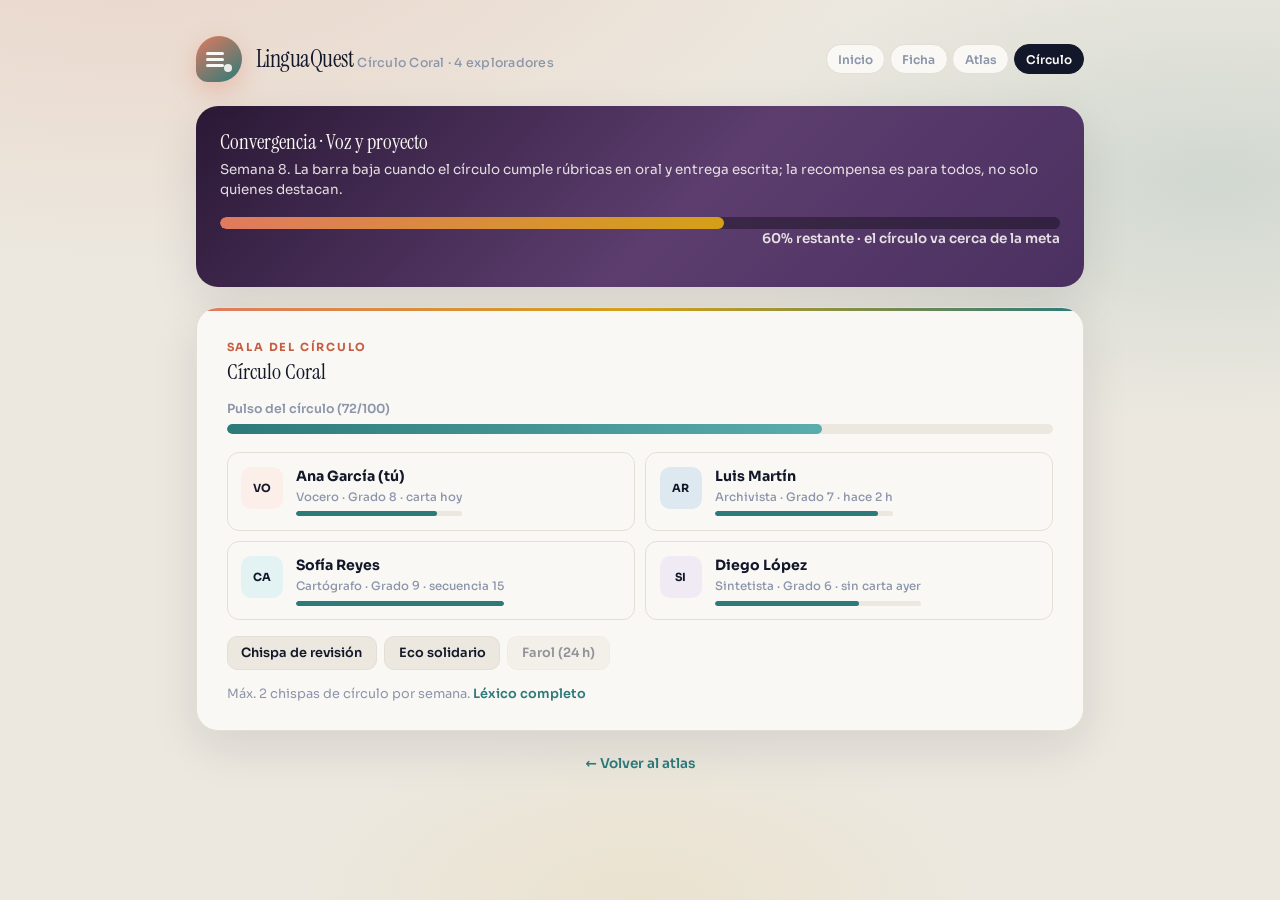
==== linguaquest/equipo.html @ 6ecec14f "Proyecto LinguaQuest y registro de plataforma. Incluye sitio web estático con páginas de inicio, map" ====
<!DOCTYPE html>
<html lang="es">
  <head>
    <meta charset="UTF-8" />
    <meta name="viewport" content="width=device-width, initial-scale=1.0" />
    <title>Sala del círculo — LinguaQuest</title>
    <link rel="stylesheet" href="css/shared.css" />
    <link rel="preconnect" href="https://fonts.googleapis.com" />
    <link rel="preconnect" href="https://fonts.gstatic.com" crossorigin />
    <link
      href="https://fonts.googleapis.com/css2?family=Instrument+Serif:ital@0;1&family=Sora:wght@400;500;600;700&display=swap"
      rel="stylesheet"
    />
  </head>
  <body>
    <div class="page page--wide">
      <header class="site-header">
        <div class="site-identity">
          <div class="site-mark" aria-hidden="true"></div>
          <div>
            <span class="site-name">LinguaQuest</span>
            <span class="site-tagline">Círculo Coral · 4 exploradores</span>
          </div>
        </div>
        <nav class="nav-pills" aria-label="Prototipo">
          <a href="index.html">Inicio</a>
          <a href="registro.html">Ficha</a>
          <a href="mapa.html">Atlas</a>
          <a href="equipo.html" aria-current="page">Círculo</a>
        </nav>
      </header>

      <div class="circle-layout">
        <section class="converge-panel" aria-labelledby="converge-title">
          <h2 id="converge-title">Convergencia · Voz y proyecto</h2>
          <p>
            Semana 8. La barra baja cuando el círculo cumple rúbricas en oral y entrega escrita; la
            recompensa es para todos, no solo quienes destacan.
          </p>
          <div
            class="converge-bar"
            role="progressbar"
            aria-valuenow="60"
            aria-valuemin="0"
            aria-valuemax="100"
            aria-label="Progreso hacia la convergencia"
          >
            <div class="converge-bar-fill"></div>
          </div>
          <p class="converge-label">60% restante · el círculo va cerca de la meta</p>
        </section>

        <div class="card card--accent-top">
          <div class="card-header" style="margin-bottom: 0.75rem">
            <p class="eyebrow">Sala del círculo</p>
            <h1 style="font-size: 1.35rem">Círculo Coral</h1>
          </div>

          <div class="pulse-wrap">
            <label for="pulse-bar">Pulso del círculo (72/100)</label>
            <div class="pulse-bar" id="pulse-bar">
              <div class="pulse-bar-fill" aria-hidden="true"></div>
            </div>
          </div>

          <div class="member-grid">
            <article class="member-card">
              <div class="member-sigil member-sigil--vocero" aria-hidden="true">VO</div>
              <div class="member-info">
                <strong>Ana García (tú)</strong>
                <span>Vocero · Grado 8 · carta hoy</span>
                <div class="brujula-mini"><div class="brujula-mini-fill" style="width: 85%"></div></div>
              </div>
            </article>
            <article class="member-card">
              <div class="member-sigil member-sigil--archivista" aria-hidden="true">AR</div>
              <div class="member-info">
                <strong>Luis Martín</strong>
                <span>Archivista · Grado 7 · hace 2 h</span>
                <div class="brujula-mini"><div class="brujula-mini-fill" style="width: 92%"></div></div>
              </div>
            </article>
            <article class="member-card">
              <div class="member-sigil member-sigil--cartografo" aria-hidden="true">CA</div>
              <div class="member-info">
                <strong>Sofía Reyes</strong>
                <span>Cartógrafo · Grado 9 · secuencia 15</span>
                <div class="brujula-mini"><div class="brujula-mini-fill" style="width: 100%"></div></div>
              </div>
            </article>
            <article class="member-card">
              <div class="member-sigil member-sigil--sintetista" aria-hidden="true">SI</div>
              <div class="member-info">
                <strong>Diego López</strong>
                <span>Sintetista · Grado 6 · sin carta ayer</span>
                <div class="brujula-mini"><div class="brujula-mini-fill" style="width: 70%"></div></div>
              </div>
            </article>
          </div>

          <div class="spark-row">
            <button type="button" class="spark-btn">Chispa de revisión</button>
            <button type="button" class="spark-btn">Eco solidario</button>
            <button type="button" class="spark-btn" disabled>Farol (24 h)</button>
          </div>
          <p class="footer-note" style="text-align: left; margin-top: 1rem; font-size: 0.8rem">
            Máx. 2 chispas de círculo por semana.
            <a href="docs/MECANICAS.md">Léxico completo</a>
          </p>
        </div>
      </div>

      <p class="footer-note" style="margin-top: 1.5rem">
        <a href="mapa.html">← Volver al atlas</a>
      </p>
    </div>
  </body>
</html>
---- linguaquest/css/shared.css ----
:root {
  --ink: #12182a;
  --ink-soft: #2a3348;
  --mist: #8b95ab;
  --paper: #faf8f4;
  --paper-edge: #e4dfd4;
  --bg: #ece8df;
  --bg-glow: #d4cfc4;
  --coral: #e07a5f;
  --coral-deep: #c45f45;
  --coral-soft: #fceee9;
  --teal: #2d7a7a;
  --teal-soft: #e3f2f2;
  --amber: #d4a017;
  --amber-soft: #faf3dc;
  --converge: #5c3d6e;
  --converge-soft: #f0eaf4;
  --radius: 14px;
  --radius-lg: 22px;
  --shadow: 0 16px 48px rgba(18, 24, 42, 0.1);
  --font: "Sora", system-ui, sans-serif;
  --font-display: "Instrument Serif", Georgia, serif;
}

*,
*::before,
*::after {
  box-sizing: border-box;
}

html {
  font-size: 16px;
  -webkit-font-smoothing: antialiased;
}

body {
  margin: 0;
  min-height: 100vh;
  font-family: var(--font);
  color: var(--ink);
  background: var(--bg);
  background-image:
    radial-gradient(ellipse 120% 80% at 10% -10%, rgba(224, 122, 95, 0.18), transparent 50%),
    radial-gradient(ellipse 90% 60% at 95% 20%, rgba(45, 122, 122, 0.14), transparent 45%),
    radial-gradient(ellipse 70% 50% at 50% 100%, rgba(212, 160, 23, 0.08), transparent 40%);
}

a {
  color: var(--teal);
  font-weight: 600;
  text-decoration: none;
}

a:hover {
  color: var(--coral-deep);
  text-decoration: underline;
}

.page {
  max-width: 520px;
  margin: 0 auto;
  padding: 1.75rem 1rem 3rem;
}

.page--wide {
  max-width: 920px;
}

.page--splash {
  max-width: 640px;
}

.site-header {
  margin-bottom: 1.5rem;
  display: flex;
  align-items: center;
  justify-content: space-between;
  gap: 1rem;
  flex-wrap: wrap;
}

.site-identity {
  display: flex;
  align-items: center;
  gap: 0.85rem;
}

.site-mark {
  flex-shrink: 0;
  width: 46px;
  height: 46px;
  border-radius: 50% 50% 50% 12px;
  background: linear-gradient(145deg, var(--coral), var(--teal));
  box-shadow: 0 8px 24px rgba(224, 122, 95, 0.35);
  position: relative;
}

.site-mark::before,
.site-mark::after {
  content: "";
  position: absolute;
  background: var(--paper);
  border-radius: 2px;
}

.site-mark::before {
  width: 18px;
  height: 3px;
  left: 10px;
  top: 16px;
  box-shadow: 0 6px 0 var(--paper), 0 12px 0 var(--paper);
}

.site-mark::after {
  width: 8px;
  height: 8px;
  right: 10px;
  bottom: 10px;
  border-radius: 50%;
  opacity: 0.9;
}

.site-name {
  font-family: var(--font-display);
  font-size: 1.5rem;
  font-weight: 400;
  color: var(--ink);
  letter-spacing: -0.02em;
  line-height: 1.1;
}

.site-tagline {
  font-size: 0.78rem;
  font-weight: 500;
  color: var(--mist);
  letter-spacing: 0.02em;
}

.nav-pills {
  display: flex;
  gap: 0.3rem;
  flex-wrap: wrap;
}

.nav-pills a {
  font-size: 0.75rem;
  font-weight: 600;
  padding: 0.4rem 0.7rem;
  border-radius: 999px;
  background: var(--paper);
  border: 1px solid var(--paper-edge);
  text-decoration: none;
  color: var(--mist);
}

.nav-pills a:hover,
.nav-pills a[aria-current="page"] {
  background: var(--ink);
  color: var(--paper);
  border-color: var(--ink);
  text-decoration: none;
}

.card {
  background: var(--paper);
  border: 1px solid var(--paper-edge);
  border-radius: var(--radius-lg);
  box-shadow: var(--shadow);
  padding: 1.75rem 1.5rem 1.5rem;
}

.card--accent-top {
  position: relative;
  overflow: hidden;
}

.card--accent-top::before {
  content: "";
  position: absolute;
  top: 0;
  left: 0;
  right: 0;
  height: 3px;
  background: linear-gradient(90deg, var(--coral), var(--amber), var(--teal));
}

.card-header {
  margin-bottom: 1.5rem;
}

.eyebrow {
  margin: 0 0 0.4rem;
  font-size: 0.7rem;
  font-weight: 700;
  letter-spacing: 0.16em;
  text-transform: uppercase;
  color: var(--coral-deep);
}

.card-header h1 {
  margin: 0 0 0.5rem;
  font-family: var(--font-display);
  font-size: 1.65rem;
  font-weight: 400;
  color: var(--ink);
  line-height: 1.15;
}

.subtitle {
  margin: 0;
  font-size: 0.92rem;
  color: var(--mist);
  line-height: 1.6;
}

.hero-lead {
  font-family: var(--font-display);
  font-size: 1.15rem;
  color: var(--ink-soft);
  line-height: 1.45;
  margin: 0 0 1.5rem;
}

.form {
  display: flex;
  flex-direction: column;
  gap: 1rem;
}

.field label,
.field > span:first-child {
  font-size: 0.8rem;
  font-weight: 600;
  color: var(--ink-soft);
}

.field {
  display: flex;
  flex-direction: column;
  gap: 0.35rem;
}

.field-narrow {
  max-width: 8.5rem;
}

.field input,
.field select {
  width: 100%;
  padding: 0.72rem 0.95rem;
  font-family: inherit;
  font-size: 0.94rem;
  color: var(--ink);
  background: var(--paper);
  border: 1.5px solid var(--paper-edge);
  border-radius: 10px;
  transition: border-color 0.15s, box-shadow 0.15s;
}

.field input:focus,
.field select:focus {
  outline: none;
  border-color: var(--teal);
  box-shadow: 0 0 0 3px rgba(45, 122, 122, 0.18);
}

fieldset.form {
  border: none;
  margin: 0;
  padding: 0;
}

fieldset.form legend {
  margin-bottom: 0.75rem;
}

.vocation-grid {
  display: grid;
  grid-template-columns: 1fr 1fr;
  gap: 0.6rem;
}

.vocation-option {
  position: relative;
}

.vocation-option input {
  position: absolute;
  opacity: 0;
  pointer-events: none;
}

.vocation-option label {
  display: block;
  padding: 0.8rem 0.9rem;
  border: 1.5px solid var(--paper-edge);
  border-radius: 12px;
  cursor: pointer;
  background: var(--paper);
  transition: border-color 0.15s, transform 0.15s;
}

.vocation-option input:checked + label {
  border-color: var(--ink);
  background: var(--coral-soft);
  transform: translateY(-1px);
}

.vocation-option strong {
  display: block;
  font-size: 0.86rem;
  margin-bottom: 0.15rem;
}

.vocation-option span {
  font-size: 0.72rem;
  color: var(--mist);
  font-weight: 500;
  line-height: 1.35;
}

.actions {
  margin-top: 0.25rem;
}

.btn {
  width: 100%;
  padding: 0.92rem 1rem;
  font-family: inherit;
  font-size: 0.95rem;
  font-weight: 600;
  border: none;
  border-radius: 12px;
  cursor: pointer;
  text-align: center;
  text-decoration: none;
  display: inline-block;
  transition: transform 0.1s, filter 0.15s;
}

.btn:active {
  transform: translateY(1px);
}

.btn--coral {
  color: #fff;
  background: linear-gradient(165deg, var(--coral), var(--coral-deep));
  box-shadow: 0 8px 28px rgba(224, 122, 95, 0.4);
}

.btn--coral:hover {
  filter: brightness(1.05);
  color: #fff;
  text-decoration: none;
}

.btn--ink {
  color: var(--paper);
  background: var(--ink);
  box-shadow: 0 8px 24px rgba(18, 24, 42, 0.25);
}

.btn--ink:hover {
  color: var(--paper);
  text-decoration: none;
}

.btn--teal {
  color: #fff;
  background: linear-gradient(165deg, #3a9494, var(--teal));
  box-shadow: 0 8px 24px rgba(45, 122, 122, 0.35);
}

.btn--teal:hover {
  color: #fff;
  text-decoration: none;
}

.btn--converge {
  color: #fff;
  background: linear-gradient(165deg, #7a5a8f, var(--converge));
  box-shadow: 0 8px 28px rgba(92, 61, 110, 0.35);
}

.btn--converge:hover {
  color: #fff;
  text-decoration: none;
}

.nav-stack {
  display: flex;
  flex-direction: column;
  gap: 0.65rem;
}

.footer-note {
  margin: 1.25rem 0 0;
  text-align: center;
  font-size: 0.85rem;
  color: var(--mist);
}

/* HUD */
.hud {
  display: flex;
  gap: 0.45rem;
  flex-wrap: wrap;
  margin-bottom: 1.25rem;
}

.chip {
  display: inline-flex;
  align-items: center;
  gap: 0.3rem;
  padding: 0.38rem 0.7rem;
  font-size: 0.76rem;
  font-weight: 600;
  background: var(--paper);
  border: 1px solid var(--paper-edge);
  border-radius: 999px;
  color: var(--ink-soft);
}

.chip--coral {
  background: var(--coral-soft);
  border-color: #f0c4b8;
  color: var(--coral-deep);
}

.chip--teal {
  background: var(--teal-soft);
  border-color: #b8dddd;
  color: var(--teal);
}

.chip--amber {
  background: var(--amber-soft);
  border-color: #e8d9a0;
  color: #8a6910;
}

.chip-dot {
  width: 6px;
  height: 6px;
  border-radius: 50%;
  background: currentColor;
}

/* Atlas map — vertical trail */
.map-layout {
  display: grid;
  gap: 1.25rem;
}

@media (min-width: 700px) {
  .map-layout {
    grid-template-columns: 1fr 260px;
    align-items: start;
  }
}

.atlas-panel {
  background: var(--ink);
  color: var(--paper);
  border-radius: var(--radius-lg);
  padding: 1.5rem 1.25rem 1.75rem;
  position: relative;
  overflow: hidden;
}

.atlas-panel::before {
  content: "";
  position: absolute;
  width: 200px;
  height: 200px;
  border-radius: 50%;
  background: radial-gradient(circle, rgba(224, 122, 95, 0.25), transparent 70%);
  top: -60px;
  right: -40px;
  pointer-events: none;
}

.atlas-title {
  margin: 0 0 0.25rem;
  font-family: var(--font-display);
  font-size: 1.2rem;
  font-weight: 400;
  position: relative;
}

.atlas-sub {
  margin: 0 0 1.25rem;
  font-size: 0.8rem;
  opacity: 0.7;
  position: relative;
}

.trail {
  list-style: none;
  margin: 0;
  padding: 0;
  position: relative;
}

.trail::before {
  content: "";
  position: absolute;
  left: 11px;
  top: 8px;
  bottom: 8px;
  width: 2px;
  background: rgba(255, 255, 255, 0.15);
}

.trail-item {
  position: relative;
  padding-left: 2.25rem;
  padding-bottom: 1rem;
}

.trail-item:last-child {
  padding-bottom: 0;
}

.trail-node {
  position: absolute;
  left: 0;
  top: 2px;
  width: 24px;
  height: 24px;
  border-radius: 50%;
  border: 2px solid rgba(255, 255, 255, 0.25);
  background: var(--ink);
  display: flex;
  align-items: center;
  justify-content: center;
  font-size: 0.65rem;
  font-weight: 700;
}

.trail-item--active .trail-node {
  border-color: var(--coral);
  background: var(--coral);
  color: #fff;
  box-shadow: 0 0 0 4px rgba(224, 122, 95, 0.35);
}

.trail-item--locked {
  opacity: 0.4;
}

.trail-name {
  font-size: 0.82rem;
  font-weight: 600;
  display: block;
}

.trail-desc {
  font-size: 0.72rem;
  opacity: 0.65;
  margin-top: 0.1rem;
  display: block;
}

.trail-cta {
  margin-top: 1.35rem;
  position: relative;
}

.side-panel {
  background: var(--paper);
  border: 1px solid var(--paper-edge);
  border-radius: var(--radius-lg);
  padding: 1.25rem;
  box-shadow: var(--shadow);
}

.side-panel h2 {
  margin: 0 0 0.45rem;
  font-family: var(--font-display);
  font-size: 1.2rem;
  font-weight: 400;
}

.side-panel p {
  margin: 0 0 1rem;
  font-size: 0.86rem;
  color: var(--mist);
  line-height: 1.55;
}

.meta-row {
  display: flex;
  flex-wrap: wrap;
  gap: 0.5rem;
  font-size: 0.75rem;
  font-weight: 600;
  color: var(--teal);
}

/* Circle / team */
.circle-layout {
  display: flex;
  flex-direction: column;
  gap: 1.25rem;
}

.converge-panel {
  background: linear-gradient(135deg, #2a1835 0%, var(--converge) 55%, #4a3060 100%);
  color: var(--paper);
  border-radius: var(--radius-lg);
  padding: 1.4rem 1.5rem;
  box-shadow: var(--shadow);
}

.converge-panel h2 {
  margin: 0 0 0.3rem;
  font-family: var(--font-display);
  font-size: 1.3rem;
  font-weight: 400;
}

.converge-panel > p {
  margin: 0 0 1rem;
  font-size: 0.84rem;
  opacity: 0.88;
  line-height: 1.5;
}

.converge-bar {
  height: 12px;
  background: rgba(0, 0, 0, 0.35);
  border-radius: 999px;
  overflow: hidden;
}

.converge-bar-fill {
  height: 100%;
  width: 60%;
  background: linear-gradient(90deg, var(--coral), var(--amber));
  border-radius: 999px;
}

.converge-label {
  margin-top: 0.45rem;
  font-size: 0.78rem;
  font-weight: 600;
  text-align: right;
  opacity: 0.9;
}

.pulse-wrap label {
  font-size: 0.78rem;
  font-weight: 600;
  color: var(--mist);
}

.pulse-bar {
  height: 10px;
  background: var(--bg);
  border-radius: 999px;
  margin-top: 0.35rem;
  overflow: hidden;
}

.pulse-bar-fill {
  height: 100%;
  width: 72%;
  background: linear-gradient(90deg, var(--teal), #5aadad);
  border-radius: 999px;
}

.member-grid {
  display: grid;
  gap: 0.65rem;
  margin-top: 1.15rem;
}

@media (min-width: 520px) {
  .member-grid {
    grid-template-columns: 1fr 1fr;
  }
}

.member-card {
  display: flex;
  gap: 0.8rem;
  padding: 0.85rem;
  border: 1px solid var(--paper-edge);
  border-radius: 12px;
  background: var(--paper);
}

.member-sigil {
  width: 42px;
  height: 42px;
  border-radius: 10px;
  flex-shrink: 0;
  display: flex;
  align-items: center;
  justify-content: center;
  font-size: 0.7rem;
  font-weight: 700;
  letter-spacing: 0.04em;
  color: var(--ink);
}

.member-sigil--archivista {
  background: #dde8f0;
}
.member-sigil--vocero {
  background: var(--coral-soft);
}
.member-sigil--cartografo {
  background: var(--teal-soft);
}
.member-sigil--sintetista {
  background: var(--converge-soft);
}

.member-info strong {
  display: block;
  font-size: 0.88rem;
}

.member-info span {
  font-size: 0.73rem;
  color: var(--mist);
  font-weight: 500;
}

.brujula-mini {
  margin-top: 0.35rem;
  height: 5px;
  background: var(--bg);
  border-radius: 999px;
  overflow: hidden;
}

.brujula-mini-fill {
  height: 100%;
  background: var(--teal);
  border-radius: 999px;
}

.spark-row {
  display: flex;
  flex-wrap: wrap;
  gap: 0.45rem;
  margin-top: 1rem;
}

.spark-btn {
  padding: 0.5rem 0.85rem;
  font-family: inherit;
  font-size: 0.8rem;
  font-weight: 600;
  color: var(--ink);
  background: var(--bg);
  border: 1px solid var(--paper-edge);
  border-radius: 10px;
  cursor: pointer;
}

.spark-btn:disabled {
  opacity: 0.45;
  cursor: not-allowed;
}

.splash-features {
  display: grid;
  gap: 0.75rem;
  margin: 1.5rem 0;
}

.feature-tile {
  padding: 1rem 1.1rem;
  border-radius: 12px;
  border: 1px solid var(--paper-edge);
  background: linear-gradient(135deg, var(--paper) 0%, #f5f2ec 100%);
}

.feature-tile strong {
  display: block;
  font-size: 0.88rem;
  margin-bottom: 0.2rem;
}

.feature-tile span {
  font-size: 0.8rem;
  color: var(--mist);
  line-height: 1.45;
}

@media (min-width: 540px) {
  .page {
    padding-top: 2.25rem;
  }

  .card {
    padding: 2rem 1.85rem 1.75rem;
  }

  .card-header h1 {
    font-size: 1.85rem;
  }
}

@media (prefers-reduced-motion: reduce) {
  .btn,
  .converge-bar-fill,
  .vocation-option label {
    transition: none;
  }
}
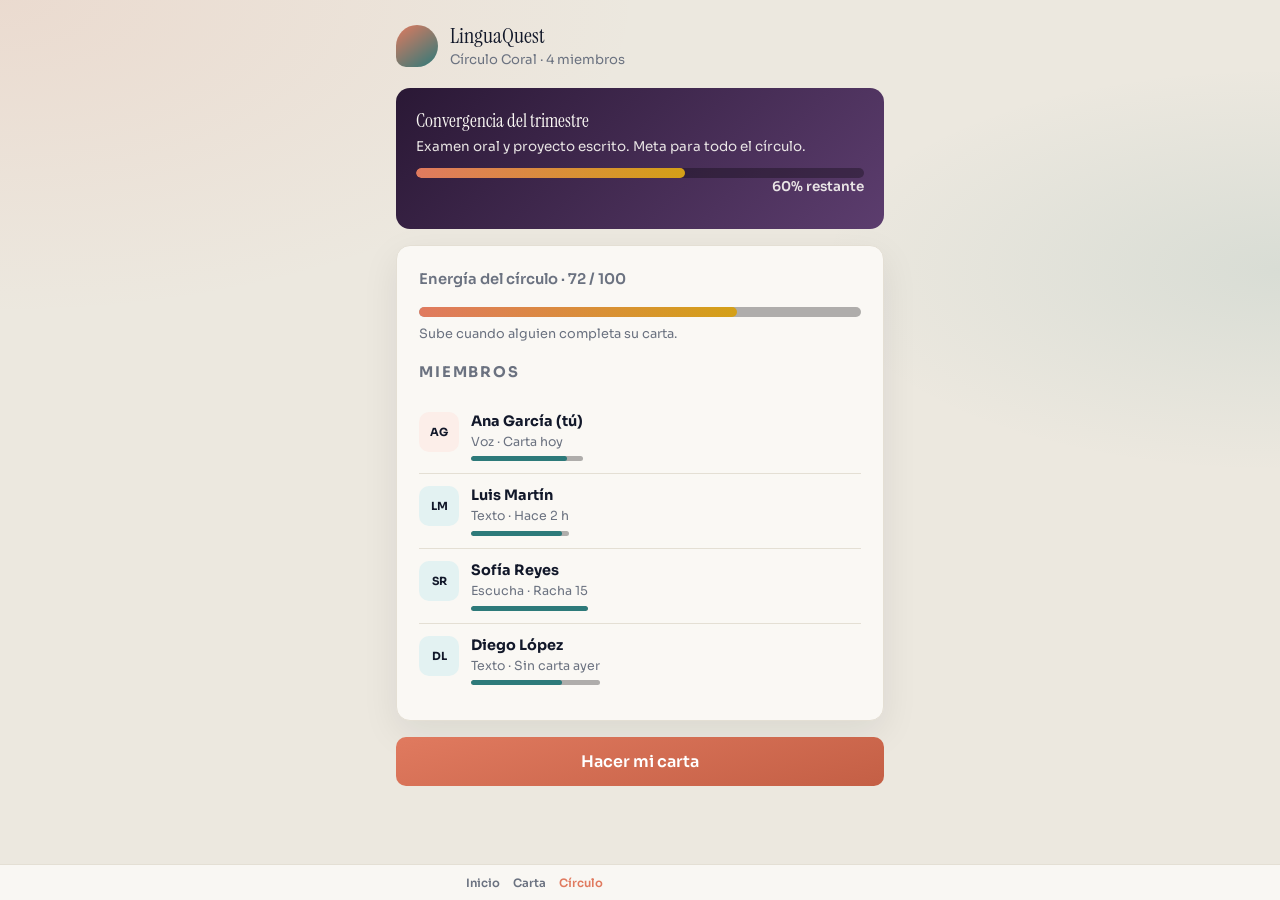
==== commit 9b4bf394: "Actualizar LinguaQuest: nuevas páginas, JS y flujo. Añade carta e inicio, documentación de flujo, ap" ====
--- a/linguaquest/equipo.html
+++ b/linguaquest/equipo.html
@@ -3,116 +3,85 @@
   <head>
     <meta charset="UTF-8" />
     <meta name="viewport" content="width=device-width, initial-scale=1.0" />
-    <title>Sala del círculo — LinguaQuest</title>
+    <title>Círculo — LinguaQuest</title>
     <link rel="stylesheet" href="css/shared.css" />
     <link rel="preconnect" href="https://fonts.googleapis.com" />
     <link rel="preconnect" href="https://fonts.gstatic.com" crossorigin />
     <link
-      href="https://fonts.googleapis.com/css2?family=Instrument+Serif:ital@0;1&family=Sora:wght@400;500;600;700&display=swap"
+      href="https://fonts.googleapis.com/css2?family=Instrument+Serif&family=Sora:wght@400;500;600;700&display=swap"
       rel="stylesheet"
     />
   </head>
   <body>
     <div class="page page--wide">
-      <header class="site-header">
-        <div class="site-identity">
-          <div class="site-mark" aria-hidden="true"></div>
+      <header class="header">
+        <div class="mark" aria-hidden="true"></div>
+        <div class="header-text">
+          <p class="logo">LinguaQuest</p>
+          <p class="tagline">Círculo Coral · 4 miembros</p>
+        </div>
+      </header>
+
+      <section class="goal-panel">
+        <h2>Convergencia del trimestre</h2>
+        <p>Examen oral y proyecto escrito. Meta para todo el círculo.</p>
+        <div class="bar" role="progressbar" aria-valuenow="60" aria-valuemin="0" aria-valuemax="100">
+          <span style="width: 60%"></span>
+        </div>
+        <p class="bar-label">60% restante</p>
+      </section>
+
+      <div class="card">
+        <p class="pulse-label">Energía del círculo · 72 / 100</p>
+        <div class="bar"><span style="width: 72%"></span></div>
+        <p style="font-size: 0.8rem; color: var(--muted); margin: 0.5rem 0 1rem">
+          Sube cuando alguien completa su carta.
+        </p>
+
+        <p class="eyebrow">Miembros</p>
+        <div class="member">
+          <div class="avatar avatar--coral">AG</div>
           <div>
-            <span class="site-name">LinguaQuest</span>
-            <span class="site-tagline">Círculo Coral · 4 exploradores</span>
+            <strong>Ana García (tú)</strong>
+            <span>Voz · Carta hoy</span>
+            <div class="bar"><span style="width: 85%"></span></div>
           </div>
         </div>
-        <nav class="nav-pills" aria-label="Prototipo">
-          <a href="index.html">Inicio</a>
-          <a href="registro.html">Ficha</a>
-          <a href="mapa.html">Atlas</a>
-          <a href="equipo.html" aria-current="page">Círculo</a>
-        </nav>
-      </header>
-
-      <div class="circle-layout">
-        <section class="converge-panel" aria-labelledby="converge-title">
-          <h2 id="converge-title">Convergencia · Voz y proyecto</h2>
-          <p>
-            Semana 8. La barra baja cuando el círculo cumple rúbricas en oral y entrega escrita; la
-            recompensa es para todos, no solo quienes destacan.
-          </p>
-          <div
-            class="converge-bar"
-            role="progressbar"
-            aria-valuenow="60"
-            aria-valuemin="0"
-            aria-valuemax="100"
-            aria-label="Progreso hacia la convergencia"
-          >
-            <div class="converge-bar-fill"></div>
+        <div class="member">
+          <div class="avatar">LM</div>
+          <div>
+            <strong>Luis Martín</strong>
+            <span>Texto · Hace 2 h</span>
+            <div class="bar"><span style="width: 92%"></span></div>
           </div>
-          <p class="converge-label">60% restante · el círculo va cerca de la meta</p>
-        </section>
-
-        <div class="card card--accent-top">
-          <div class="card-header" style="margin-bottom: 0.75rem">
-            <p class="eyebrow">Sala del círculo</p>
-            <h1 style="font-size: 1.35rem">Círculo Coral</h1>
+        </div>
+        <div class="member">
+          <div class="avatar">SR</div>
+          <div>
+            <strong>Sofía Reyes</strong>
+            <span>Escucha · Racha 15</span>
+            <div class="bar"><span style="width: 100%"></span></div>
           </div>
-
-          <div class="pulse-wrap">
-            <label for="pulse-bar">Pulso del círculo (72/100)</label>
-            <div class="pulse-bar" id="pulse-bar">
-              <div class="pulse-bar-fill" aria-hidden="true"></div>
-            </div>
+        </div>
+        <div class="member">
+          <div class="avatar">DL</div>
+          <div>
+            <strong>Diego López</strong>
+            <span>Texto · Sin carta ayer</span>
+            <div class="bar"><span style="width: 70%"></span></div>
           </div>
-
-          <div class="member-grid">
-            <article class="member-card">
-              <div class="member-sigil member-sigil--vocero" aria-hidden="true">VO</div>
-              <div class="member-info">
-                <strong>Ana García (tú)</strong>
-                <span>Vocero · Grado 8 · carta hoy</span>
-                <div class="brujula-mini"><div class="brujula-mini-fill" style="width: 85%"></div></div>
-              </div>
-            </article>
-            <article class="member-card">
-              <div class="member-sigil member-sigil--archivista" aria-hidden="true">AR</div>
-              <div class="member-info">
-                <strong>Luis Martín</strong>
-                <span>Archivista · Grado 7 · hace 2 h</span>
-                <div class="brujula-mini"><div class="brujula-mini-fill" style="width: 92%"></div></div>
-              </div>
-            </article>
-            <article class="member-card">
-              <div class="member-sigil member-sigil--cartografo" aria-hidden="true">CA</div>
-              <div class="member-info">
-                <strong>Sofía Reyes</strong>
-                <span>Cartógrafo · Grado 9 · secuencia 15</span>
-                <div class="brujula-mini"><div class="brujula-mini-fill" style="width: 100%"></div></div>
-              </div>
-            </article>
-            <article class="member-card">
-              <div class="member-sigil member-sigil--sintetista" aria-hidden="true">SI</div>
-              <div class="member-info">
-                <strong>Diego López</strong>
-                <span>Sintetista · Grado 6 · sin carta ayer</span>
-                <div class="brujula-mini"><div class="brujula-mini-fill" style="width: 70%"></div></div>
-              </div>
-            </article>
-          </div>
-
-          <div class="spark-row">
-            <button type="button" class="spark-btn">Chispa de revisión</button>
-            <button type="button" class="spark-btn">Eco solidario</button>
-            <button type="button" class="spark-btn" disabled>Farol (24 h)</button>
-          </div>
-          <p class="footer-note" style="text-align: left; margin-top: 1rem; font-size: 0.8rem">
-            Máx. 2 chispas de círculo por semana.
-            <a href="docs/MECANICAS.md">Léxico completo</a>
-          </p>
         </div>
       </div>
 
-      <p class="footer-note" style="margin-top: 1.5rem">
-        <a href="mapa.html">← Volver al atlas</a>
-      </p>
+      <a class="btn" href="carta.html" style="margin-top: 1rem">Hacer mi carta</a>
     </div>
+
+    <nav class="bottom-nav" aria-label="Principal">
+      <ul>
+        <li><a href="inicio.html">Inicio</a></li>
+        <li><a href="carta.html">Carta</a></li>
+        <li><a href="equipo.html" aria-current="page">Círculo</a></li>
+      </ul>
+    </nav>
   </body>
 </html>
--- a/linguaquest/css/shared.css
+++ b/linguaquest/css/shared.css
@@ -1,23 +1,16 @@
 :root {
   --ink: #12182a;
-  --ink-soft: #2a3348;
-  --mist: #8b95ab;
+  --muted: #6b7280;
   --paper: #faf8f4;
-  --paper-edge: #e4dfd4;
+  --line: #e4dfd4;
   --bg: #ece8df;
-  --bg-glow: #d4cfc4;
-  --coral: #e07a5f;
-  --coral-deep: #c45f45;
-  --coral-soft: #fceee9;
+  --accent: #e07a5f;
+  --accent-soft: #fceee9;
   --teal: #2d7a7a;
   --teal-soft: #e3f2f2;
-  --amber: #d4a017;
-  --amber-soft: #faf3dc;
-  --converge: #5c3d6e;
-  --converge-soft: #f0eaf4;
+  --purple: #5c3d6e;
   --radius: 14px;
-  --radius-lg: 22px;
-  --shadow: 0 16px 48px rgba(18, 24, 42, 0.1);
+  --shadow: 0 12px 36px rgba(18, 24, 42, 0.08);
   --font: "Sora", system-ui, sans-serif;
   --font-display: "Instrument Serif", Georgia, serif;
 }
@@ -26,11 +19,6 @@
 *::before,
 *::after {
   box-sizing: border-box;
-}
-
-html {
-  font-size: 16px;
-  -webkit-font-smoothing: antialiased;
 }
 
 body {
@@ -40,9 +28,8 @@
   color: var(--ink);
   background: var(--bg);
   background-image:
-    radial-gradient(ellipse 120% 80% at 10% -10%, rgba(224, 122, 95, 0.18), transparent 50%),
-    radial-gradient(ellipse 90% 60% at 95% 20%, rgba(45, 122, 122, 0.14), transparent 45%),
-    radial-gradient(ellipse 70% 50% at 50% 100%, rgba(212, 160, 23, 0.08), transparent 40%);
+    radial-gradient(ellipse 100% 70% at 0% 0%, rgba(224, 122, 95, 0.12), transparent 50%),
+    radial-gradient(ellipse 80% 50% at 100% 30%, rgba(45, 122, 122, 0.1), transparent 45%);
 }
 
 a {
@@ -52,764 +39,530 @@
 }
 
 a:hover {
-  color: var(--coral-deep);
   text-decoration: underline;
 }
 
 .page {
+  max-width: 440px;
+  margin: 0 auto;
+  padding: 1.5rem 1rem 5rem;
+}
+
+.page--wide {
   max-width: 520px;
-  margin: 0 auto;
-  padding: 1.75rem 1rem 3rem;
-}
-
-.page--wide {
-  max-width: 920px;
-}
-
-.page--splash {
-  max-width: 640px;
-}
-
-.site-header {
-  margin-bottom: 1.5rem;
+}
+
+.header {
   display: flex;
   align-items: center;
-  justify-content: space-between;
-  gap: 1rem;
-  flex-wrap: wrap;
-}
-
-.site-identity {
-  display: flex;
-  align-items: center;
-  gap: 0.85rem;
-}
-
-.site-mark {
+  gap: 0.75rem;
+  margin-bottom: 1.25rem;
+}
+
+.mark {
+  width: 42px;
+  height: 42px;
+  border-radius: 50% 50% 50% 10px;
+  background: linear-gradient(145deg, var(--accent), var(--teal));
   flex-shrink: 0;
-  width: 46px;
-  height: 46px;
-  border-radius: 50% 50% 50% 12px;
-  background: linear-gradient(145deg, var(--coral), var(--teal));
-  box-shadow: 0 8px 24px rgba(224, 122, 95, 0.35);
-  position: relative;
-}
-
-.site-mark::before,
-.site-mark::after {
-  content: "";
-  position: absolute;
-  background: var(--paper);
-  border-radius: 2px;
-}
-
-.site-mark::before {
-  width: 18px;
-  height: 3px;
-  left: 10px;
-  top: 16px;
-  box-shadow: 0 6px 0 var(--paper), 0 12px 0 var(--paper);
-}
-
-.site-mark::after {
-  width: 8px;
-  height: 8px;
-  right: 10px;
-  bottom: 10px;
-  border-radius: 50%;
-  opacity: 0.9;
-}
-
-.site-name {
+}
+
+.header-text .logo {
   font-family: var(--font-display);
-  font-size: 1.5rem;
-  font-weight: 400;
-  color: var(--ink);
-  letter-spacing: -0.02em;
+  font-size: 1.4rem;
+  margin: 0;
   line-height: 1.1;
 }
 
-.site-tagline {
-  font-size: 0.78rem;
-  font-weight: 500;
-  color: var(--mist);
-  letter-spacing: 0.02em;
-}
-
-.nav-pills {
-  display: flex;
-  gap: 0.3rem;
-  flex-wrap: wrap;
-}
-
-.nav-pills a {
-  font-size: 0.75rem;
-  font-weight: 600;
-  padding: 0.4rem 0.7rem;
-  border-radius: 999px;
-  background: var(--paper);
-  border: 1px solid var(--paper-edge);
-  text-decoration: none;
-  color: var(--mist);
-}
-
-.nav-pills a:hover,
-.nav-pills a[aria-current="page"] {
-  background: var(--ink);
-  color: var(--paper);
-  border-color: var(--ink);
-  text-decoration: none;
+.tagline {
+  margin: 0.15rem 0 0;
+  font-size: 0.82rem;
+  color: var(--muted);
+}
+
+.eyebrow {
+  font-size: 0.7rem;
+  font-weight: 700;
+  letter-spacing: 0.12em;
+  text-transform: uppercase;
+  color: var(--accent);
+  margin: 0 0 0.35rem;
 }
 
 .card {
   background: var(--paper);
-  border: 1px solid var(--paper-edge);
-  border-radius: var(--radius-lg);
+  border: 1px solid var(--line);
+  border-radius: var(--radius);
+  padding: 1.4rem;
   box-shadow: var(--shadow);
-  padding: 1.75rem 1.5rem 1.5rem;
-}
-
-.card--accent-top {
-  position: relative;
-  overflow: hidden;
-}
-
-.card--accent-top::before {
-  content: "";
-  position: absolute;
-  top: 0;
-  left: 0;
-  right: 0;
-  height: 3px;
-  background: linear-gradient(90deg, var(--coral), var(--amber), var(--teal));
-}
-
-.card-header {
-  margin-bottom: 1.5rem;
-}
-
-.eyebrow {
-  margin: 0 0 0.4rem;
-  font-size: 0.7rem;
-  font-weight: 700;
-  letter-spacing: 0.16em;
-  text-transform: uppercase;
-  color: var(--coral-deep);
-}
-
-.card-header h1 {
-  margin: 0 0 0.5rem;
+}
+
+.card h1 {
   font-family: var(--font-display);
-  font-size: 1.65rem;
+  font-size: 1.55rem;
   font-weight: 400;
-  color: var(--ink);
-  line-height: 1.15;
-}
-
-.subtitle {
-  margin: 0;
+  margin: 0 0 0.45rem;
+}
+
+.card > p {
+  margin: 0 0 1rem;
+  color: var(--muted);
+  line-height: 1.55;
   font-size: 0.92rem;
-  color: var(--mist);
-  line-height: 1.6;
-}
-
-.hero-lead {
-  font-family: var(--font-display);
-  font-size: 1.15rem;
-  color: var(--ink-soft);
-  line-height: 1.45;
-  margin: 0 0 1.5rem;
-}
-
-.form {
-  display: flex;
-  flex-direction: column;
-  gap: 1rem;
-}
-
-.field label,
-.field > span:first-child {
+}
+
+.field {
+  margin-bottom: 0.95rem;
+}
+
+.field label {
+  display: block;
   font-size: 0.8rem;
   font-weight: 600;
-  color: var(--ink-soft);
-}
-
-.field {
-  display: flex;
-  flex-direction: column;
-  gap: 0.35rem;
-}
-
-.field-narrow {
-  max-width: 8.5rem;
+  margin-bottom: 0.3rem;
+  color: var(--muted);
 }
 
 .field input,
 .field select {
   width: 100%;
-  padding: 0.72rem 0.95rem;
-  font-family: inherit;
-  font-size: 0.94rem;
-  color: var(--ink);
-  background: var(--paper);
-  border: 1.5px solid var(--paper-edge);
+  padding: 0.68rem 0.85rem;
+  font: inherit;
+  border: 1px solid var(--line);
   border-radius: 10px;
-  transition: border-color 0.15s, box-shadow 0.15s;
+  background: #fff;
 }
 
 .field input:focus,
 .field select:focus {
-  outline: none;
-  border-color: var(--teal);
-  box-shadow: 0 0 0 3px rgba(45, 122, 122, 0.18);
-}
-
-fieldset.form {
+  outline: 2px solid var(--teal);
+  outline-offset: 1px;
+}
+
+.btn {
+  display: block;
+  width: 100%;
+  padding: 0.88rem;
+  font: inherit;
+  font-weight: 600;
+  text-align: center;
   border: none;
+  border-radius: 10px;
+  cursor: pointer;
+  background: linear-gradient(165deg, var(--accent), #c45f45);
+  color: #fff;
+  text-decoration: none;
+}
+
+.btn:hover {
+  filter: brightness(1.04);
+  color: #fff;
+  text-decoration: none;
+}
+
+.btn--ghost {
+  background: transparent;
+  color: var(--ink);
+  border: 1px solid var(--line);
+  margin-top: 0.55rem;
+}
+
+.btn--ghost:hover {
+  background: var(--paper);
+}
+
+.btn-row {
+  display: flex;
+  gap: 0.5rem;
+  margin-top: 0.5rem;
+}
+
+.btn-row .btn {
+  flex: 1;
+}
+
+.btn-row .btn--ghost {
+  margin-top: 0;
+}
+
+/* Progreso registro / carta */
+.steps {
+  display: flex;
+  gap: 0.4rem;
+  margin-bottom: 1.25rem;
+}
+
+.steps span {
+  flex: 1;
+  height: 4px;
+  border-radius: 999px;
+  background: var(--line);
+}
+
+.steps span.is-on {
+  background: var(--accent);
+}
+
+.steps span.is-done {
+  background: var(--teal);
+}
+
+.wizard-pane {
+  display: none;
+}
+
+.wizard-pane.is-active {
+  display: block;
+}
+
+/* Hub */
+.stats {
+  display: flex;
+  flex-wrap: wrap;
+  gap: 0.45rem;
+  margin-bottom: 1rem;
+}
+
+.stat {
+  padding: 0.4rem 0.7rem;
+  font-size: 0.76rem;
+  font-weight: 600;
+  background: #fff;
+  border: 1px solid var(--line);
+  border-radius: 999px;
+  color: var(--ink);
+}
+
+.stat--hot {
+  background: var(--accent-soft);
+  border-color: #f0c4b8;
+  color: var(--accent);
+}
+
+.hero {
+  background: var(--ink);
+  color: var(--paper);
+  border-radius: var(--radius);
+  padding: 1.3rem 1.25rem;
+  margin-bottom: 1rem;
+}
+
+.hero h2 {
+  font-family: var(--font-display);
+  font-size: 1.3rem;
+  font-weight: 400;
+  margin: 0 0 0.35rem;
+}
+
+.hero p {
+  margin: 0 0 1rem;
+  font-size: 0.86rem;
+  opacity: 0.85;
+  line-height: 1.45;
+}
+
+.hero .btn {
+  width: auto;
+  display: inline-block;
+  padding-left: 1.25rem;
+  padding-right: 1.25rem;
+}
+
+.hero.is-done {
+  background: linear-gradient(135deg, var(--teal), #245f5f);
+}
+
+.trail-mini {
+  list-style: none;
   margin: 0;
   padding: 0;
 }
 
-fieldset.form legend {
-  margin-bottom: 0.75rem;
-}
-
-.vocation-grid {
-  display: grid;
-  grid-template-columns: 1fr 1fr;
-  gap: 0.6rem;
-}
-
-.vocation-option {
-  position: relative;
-}
-
-.vocation-option input {
-  position: absolute;
-  opacity: 0;
-  pointer-events: none;
-}
-
-.vocation-option label {
-  display: block;
-  padding: 0.8rem 0.9rem;
-  border: 1.5px solid var(--paper-edge);
-  border-radius: 12px;
+.trail-mini li {
+  display: flex;
+  align-items: center;
+  gap: 0.65rem;
+  padding: 0.55rem 0;
+  font-size: 0.85rem;
+  border-bottom: 1px solid var(--line);
+}
+
+.trail-mini li:last-child {
+  border-bottom: none;
+}
+
+.trail-mini .dot {
+  width: 22px;
+  height: 22px;
+  border-radius: 50%;
+  border: 2px solid var(--line);
+  font-size: 0.65rem;
+  font-weight: 700;
+  display: flex;
+  align-items: center;
+  justify-content: center;
+  flex-shrink: 0;
+}
+
+.trail-mini li.is-active .dot {
+  background: var(--accent);
+  border-color: var(--accent);
+  color: #fff;
+}
+
+.trail-mini li.is-lock {
+  opacity: 0.45;
+}
+
+.trail-mini span small {
+  display: block;
+  color: var(--muted);
+  font-size: 0.75rem;
+  font-weight: 500;
+}
+
+/* Práctica */
+.practice-head {
+  display: flex;
+  justify-content: space-between;
+  align-items: center;
+  margin-bottom: 1rem;
+  font-size: 0.8rem;
+  font-weight: 600;
+  color: var(--muted);
+}
+
+.practice-card {
+  background: #fff;
+  border: 1px solid var(--line);
+  border-radius: var(--radius);
+  padding: 1.25rem;
+}
+
+.practice-card[hidden] {
+  display: none;
+}
+
+.practice-q {
+  font-family: var(--font-display);
+  font-size: 1.3rem;
+  text-align: center;
+  margin: 0 0 1rem;
+}
+
+.option {
+  display: block;
+  width: 100%;
+  padding: 0.8rem;
+  margin-bottom: 0.5rem;
+  font: inherit;
+  font-weight: 600;
+  text-align: left;
+  border: 1.5px solid var(--line);
+  border-radius: 10px;
+  background: var(--bg);
   cursor: pointer;
-  background: var(--paper);
-  transition: border-color 0.15s, transform 0.15s;
-}
-
-.vocation-option input:checked + label {
-  border-color: var(--ink);
-  background: var(--coral-soft);
-  transform: translateY(-1px);
-}
-
-.vocation-option strong {
-  display: block;
-  font-size: 0.86rem;
-  margin-bottom: 0.15rem;
-}
-
-.vocation-option span {
-  font-size: 0.72rem;
-  color: var(--mist);
-  font-weight: 500;
-  line-height: 1.35;
-}
-
-.actions {
-  margin-top: 0.25rem;
-}
-
-.btn {
-  width: 100%;
-  padding: 0.92rem 1rem;
-  font-family: inherit;
-  font-size: 0.95rem;
-  font-weight: 600;
-  border: none;
-  border-radius: 12px;
-  cursor: pointer;
+}
+
+.option:hover:not(:disabled) {
+  border-color: var(--teal);
+}
+
+.option:disabled {
+  cursor: default;
+}
+
+.option.is-ok {
+  border-color: var(--teal);
+  background: var(--teal-soft);
+}
+
+.option.is-bad {
+  border-color: var(--accent);
+  background: var(--accent-soft);
+}
+
+.feedback {
+  margin-top: 0.75rem;
+  font-size: 0.88rem;
+  font-weight: 600;
   text-align: center;
-  text-decoration: none;
+  min-height: 1.2rem;
+}
+
+.feedback.ok {
+  color: var(--teal);
+}
+
+.feedback.bad {
+  color: var(--accent);
+}
+
+.summary-box {
+  text-align: center;
+  padding: 0.5rem 0;
+}
+
+.summary-box .stat {
   display: inline-block;
-  transition: transform 0.1s, filter 0.15s;
-}
-
-.btn:active {
-  transform: translateY(1px);
-}
-
-.btn--coral {
-  color: #fff;
-  background: linear-gradient(165deg, var(--coral), var(--coral-deep));
-  box-shadow: 0 8px 28px rgba(224, 122, 95, 0.4);
-}
-
-.btn--coral:hover {
-  filter: brightness(1.05);
-  color: #fff;
-  text-decoration: none;
-}
-
-.btn--ink {
+  margin: 0.2rem;
+}
+
+/* Círculo */
+.goal-panel {
+  background: linear-gradient(135deg, #2a1835, var(--purple));
   color: var(--paper);
-  background: var(--ink);
-  box-shadow: 0 8px 24px rgba(18, 24, 42, 0.25);
-}
-
-.btn--ink:hover {
-  color: var(--paper);
-  text-decoration: none;
-}
-
-.btn--teal {
-  color: #fff;
-  background: linear-gradient(165deg, #3a9494, var(--teal));
-  box-shadow: 0 8px 24px rgba(45, 122, 122, 0.35);
-}
-
-.btn--teal:hover {
-  color: #fff;
-  text-decoration: none;
-}
-
-.btn--converge {
-  color: #fff;
-  background: linear-gradient(165deg, #7a5a8f, var(--converge));
-  box-shadow: 0 8px 28px rgba(92, 61, 110, 0.35);
-}
-
-.btn--converge:hover {
-  color: #fff;
-  text-decoration: none;
-}
-
-.nav-stack {
-  display: flex;
-  flex-direction: column;
-  gap: 0.65rem;
-}
-
-.footer-note {
-  margin: 1.25rem 0 0;
-  text-align: center;
-  font-size: 0.85rem;
-  color: var(--mist);
-}
-
-/* HUD */
-.hud {
-  display: flex;
-  gap: 0.45rem;
-  flex-wrap: wrap;
-  margin-bottom: 1.25rem;
-}
-
-.chip {
-  display: inline-flex;
-  align-items: center;
-  gap: 0.3rem;
-  padding: 0.38rem 0.7rem;
-  font-size: 0.76rem;
-  font-weight: 600;
-  background: var(--paper);
-  border: 1px solid var(--paper-edge);
-  border-radius: 999px;
-  color: var(--ink-soft);
-}
-
-.chip--coral {
-  background: var(--coral-soft);
-  border-color: #f0c4b8;
-  color: var(--coral-deep);
-}
-
-.chip--teal {
-  background: var(--teal-soft);
-  border-color: #b8dddd;
-  color: var(--teal);
-}
-
-.chip--amber {
-  background: var(--amber-soft);
-  border-color: #e8d9a0;
-  color: #8a6910;
-}
-
-.chip-dot {
-  width: 6px;
-  height: 6px;
-  border-radius: 50%;
-  background: currentColor;
-}
-
-/* Atlas map — vertical trail */
-.map-layout {
-  display: grid;
-  gap: 1.25rem;
-}
-
-@media (min-width: 700px) {
-  .map-layout {
-    grid-template-columns: 1fr 260px;
-    align-items: start;
-  }
-}
-
-.atlas-panel {
-  background: var(--ink);
-  color: var(--paper);
-  border-radius: var(--radius-lg);
-  padding: 1.5rem 1.25rem 1.75rem;
-  position: relative;
-  overflow: hidden;
-}
-
-.atlas-panel::before {
-  content: "";
-  position: absolute;
-  width: 200px;
-  height: 200px;
-  border-radius: 50%;
-  background: radial-gradient(circle, rgba(224, 122, 95, 0.25), transparent 70%);
-  top: -60px;
-  right: -40px;
-  pointer-events: none;
-}
-
-.atlas-title {
-  margin: 0 0 0.25rem;
+  border-radius: var(--radius);
+  padding: 1.25rem;
+  margin-bottom: 1rem;
+}
+
+.goal-panel h2 {
   font-family: var(--font-display);
   font-size: 1.2rem;
   font-weight: 400;
-  position: relative;
-}
-
-.atlas-sub {
-  margin: 0 0 1.25rem;
-  font-size: 0.8rem;
-  opacity: 0.7;
-  position: relative;
-}
-
-.trail {
-  list-style: none;
-  margin: 0;
-  padding: 0;
-  position: relative;
-}
-
-.trail::before {
-  content: "";
-  position: absolute;
-  left: 11px;
-  top: 8px;
-  bottom: 8px;
-  width: 2px;
-  background: rgba(255, 255, 255, 0.15);
-}
-
-.trail-item {
-  position: relative;
-  padding-left: 2.25rem;
-  padding-bottom: 1rem;
-}
-
-.trail-item:last-child {
-  padding-bottom: 0;
-}
-
-.trail-node {
-  position: absolute;
-  left: 0;
-  top: 2px;
-  width: 24px;
-  height: 24px;
-  border-radius: 50%;
-  border: 2px solid rgba(255, 255, 255, 0.25);
-  background: var(--ink);
-  display: flex;
-  align-items: center;
-  justify-content: center;
-  font-size: 0.65rem;
-  font-weight: 700;
-}
-
-.trail-item--active .trail-node {
-  border-color: var(--coral);
-  background: var(--coral);
-  color: #fff;
-  box-shadow: 0 0 0 4px rgba(224, 122, 95, 0.35);
-}
-
-.trail-item--locked {
-  opacity: 0.4;
-}
-
-.trail-name {
-  font-size: 0.82rem;
-  font-weight: 600;
-  display: block;
-}
-
-.trail-desc {
-  font-size: 0.72rem;
-  opacity: 0.65;
-  margin-top: 0.1rem;
-  display: block;
-}
-
-.trail-cta {
-  margin-top: 1.35rem;
-  position: relative;
-}
-
-.side-panel {
-  background: var(--paper);
-  border: 1px solid var(--paper-edge);
-  border-radius: var(--radius-lg);
-  padding: 1.25rem;
-  box-shadow: var(--shadow);
-}
-
-.side-panel h2 {
-  margin: 0 0 0.45rem;
-  font-family: var(--font-display);
-  font-size: 1.2rem;
-  font-weight: 400;
-}
-
-.side-panel p {
-  margin: 0 0 1rem;
-  font-size: 0.86rem;
-  color: var(--mist);
-  line-height: 1.55;
-}
-
-.meta-row {
-  display: flex;
-  flex-wrap: wrap;
-  gap: 0.5rem;
-  font-size: 0.75rem;
-  font-weight: 600;
-  color: var(--teal);
-}
-
-/* Circle / team */
-.circle-layout {
-  display: flex;
-  flex-direction: column;
-  gap: 1.25rem;
-}
-
-.converge-panel {
-  background: linear-gradient(135deg, #2a1835 0%, var(--converge) 55%, #4a3060 100%);
-  color: var(--paper);
-  border-radius: var(--radius-lg);
-  padding: 1.4rem 1.5rem;
-  box-shadow: var(--shadow);
-}
-
-.converge-panel h2 {
   margin: 0 0 0.3rem;
-  font-family: var(--font-display);
-  font-size: 1.3rem;
-  font-weight: 400;
-}
-
-.converge-panel > p {
-  margin: 0 0 1rem;
+}
+
+.goal-panel p {
+  margin: 0 0 0.85rem;
   font-size: 0.84rem;
-  opacity: 0.88;
-  line-height: 1.5;
-}
-
-.converge-bar {
-  height: 12px;
-  background: rgba(0, 0, 0, 0.35);
+  opacity: 0.9;
+}
+
+.bar {
+  height: 10px;
+  background: rgba(0, 0, 0, 0.3);
   border-radius: 999px;
   overflow: hidden;
 }
 
-.converge-bar-fill {
+.bar > span {
+  display: block;
   height: 100%;
-  width: 60%;
-  background: linear-gradient(90deg, var(--coral), var(--amber));
   border-radius: 999px;
-}
-
-.converge-label {
-  margin-top: 0.45rem;
+  background: linear-gradient(90deg, var(--accent), #d4a017);
+}
+
+.bar-label {
+  margin-top: 0.4rem;
   font-size: 0.78rem;
   font-weight: 600;
   text-align: right;
-  opacity: 0.9;
-}
-
-.pulse-wrap label {
-  font-size: 0.78rem;
-  font-weight: 600;
-  color: var(--mist);
-}
-
-.pulse-bar {
-  height: 10px;
-  background: var(--bg);
-  border-radius: 999px;
-  margin-top: 0.35rem;
-  overflow: hidden;
-}
-
-.pulse-bar-fill {
-  height: 100%;
-  width: 72%;
-  background: linear-gradient(90deg, var(--teal), #5aadad);
-  border-radius: 999px;
-}
-
-.member-grid {
-  display: grid;
-  gap: 0.65rem;
-  margin-top: 1.15rem;
-}
-
-@media (min-width: 520px) {
-  .member-grid {
-    grid-template-columns: 1fr 1fr;
-  }
-}
-
-.member-card {
-  display: flex;
-  gap: 0.8rem;
-  padding: 0.85rem;
-  border: 1px solid var(--paper-edge);
-  border-radius: 12px;
-  background: var(--paper);
-}
-
-.member-sigil {
-  width: 42px;
-  height: 42px;
+}
+
+.member {
+  display: flex;
+  gap: 0.75rem;
+  padding: 0.75rem 0;
+  border-bottom: 1px solid var(--line);
+}
+
+.member:last-child {
+  border-bottom: none;
+}
+
+.avatar {
+  width: 40px;
+  height: 40px;
   border-radius: 10px;
-  flex-shrink: 0;
+  background: var(--teal-soft);
   display: flex;
   align-items: center;
   justify-content: center;
   font-size: 0.7rem;
   font-weight: 700;
-  letter-spacing: 0.04em;
-  color: var(--ink);
-}
-
-.member-sigil--archivista {
-  background: #dde8f0;
-}
-.member-sigil--vocero {
-  background: var(--coral-soft);
-}
-.member-sigil--cartografo {
-  background: var(--teal-soft);
-}
-.member-sigil--sintetista {
-  background: var(--converge-soft);
-}
-
-.member-info strong {
-  display: block;
-  font-size: 0.88rem;
-}
-
-.member-info span {
-  font-size: 0.73rem;
-  color: var(--mist);
-  font-weight: 500;
-}
-
-.brujula-mini {
+  flex-shrink: 0;
+}
+
+.avatar--coral {
+  background: var(--accent-soft);
+}
+
+.member strong {
+  display: block;
+  font-size: 0.9rem;
+}
+
+.member span {
+  font-size: 0.78rem;
+  color: var(--muted);
+}
+
+.member .bar {
   margin-top: 0.35rem;
   height: 5px;
-  background: var(--bg);
-  border-radius: 999px;
-  overflow: hidden;
-}
-
-.brujula-mini-fill {
-  height: 100%;
+}
+
+.member .bar > span {
   background: var(--teal);
-  border-radius: 999px;
-}
-
-.spark-row {
-  display: flex;
-  flex-wrap: wrap;
-  gap: 0.45rem;
-  margin-top: 1rem;
-}
-
-.spark-btn {
-  padding: 0.5rem 0.85rem;
-  font-family: inherit;
+}
+
+.pulse-label {
   font-size: 0.8rem;
   font-weight: 600;
+  color: var(--muted);
+  margin-bottom: 0.35rem;
+}
+
+.help-cards {
+  display: grid;
+  gap: 0.6rem;
+  margin: 1.25rem 0;
+}
+
+.help-card {
+  padding: 0.9rem 1rem;
+  border: 1px solid var(--line);
+  border-radius: 10px;
+  background: #fff;
+}
+
+.help-card strong {
+  display: block;
+  font-size: 0.88rem;
+  margin-bottom: 0.15rem;
+}
+
+.help-card span {
+  font-size: 0.8rem;
+  color: var(--muted);
+}
+
+.bottom-nav {
+  position: fixed;
+  left: 0;
+  right: 0;
+  bottom: 0;
+  padding: 0.45rem 1rem calc(0.45rem + env(safe-area-inset-bottom, 0));
+  background: rgba(250, 248, 244, 0.95);
+  border-top: 1px solid var(--line);
+  backdrop-filter: blur(8px);
+}
+
+.bottom-nav ul {
+  list-style: none;
+  margin: 0 auto;
+  padding: 0;
+  max-width: 360px;
+  display: flex;
+}
+
+.bottom-nav a {
+  flex: 1;
+  text-align: center;
+  padding: 0.4rem;
+  font-size: 0.72rem;
+  font-weight: 600;
+  color: var(--muted);
+  text-decoration: none;
+}
+
+.bottom-nav a[aria-current="page"] {
+  color: var(--accent);
+}
+
+.bottom-nav a:hover {
+  text-decoration: none;
   color: var(--ink);
-  background: var(--bg);
-  border: 1px solid var(--paper-edge);
-  border-radius: 10px;
-  cursor: pointer;
-}
-
-.spark-btn:disabled {
-  opacity: 0.45;
-  cursor: not-allowed;
-}
-
-.splash-features {
-  display: grid;
-  gap: 0.75rem;
-  margin: 1.5rem 0;
-}
-
-.feature-tile {
-  padding: 1rem 1.1rem;
-  border-radius: 12px;
-  border: 1px solid var(--paper-edge);
-  background: linear-gradient(135deg, var(--paper) 0%, #f5f2ec 100%);
-}
-
-.feature-tile strong {
-  display: block;
-  font-size: 0.88rem;
-  margin-bottom: 0.2rem;
-}
-
-.feature-tile span {
-  font-size: 0.8rem;
-  color: var(--mist);
-  line-height: 1.45;
-}
-
-@media (min-width: 540px) {
-  .page {
-    padding-top: 2.25rem;
-  }
-
-  .card {
-    padding: 2rem 1.85rem 1.75rem;
-  }
-
-  .card-header h1 {
-    font-size: 1.85rem;
-  }
-}
-
-@media (prefers-reduced-motion: reduce) {
-  .btn,
-  .converge-bar-fill,
-  .vocation-option label {
-    transition: none;
-  }
-}
+}
